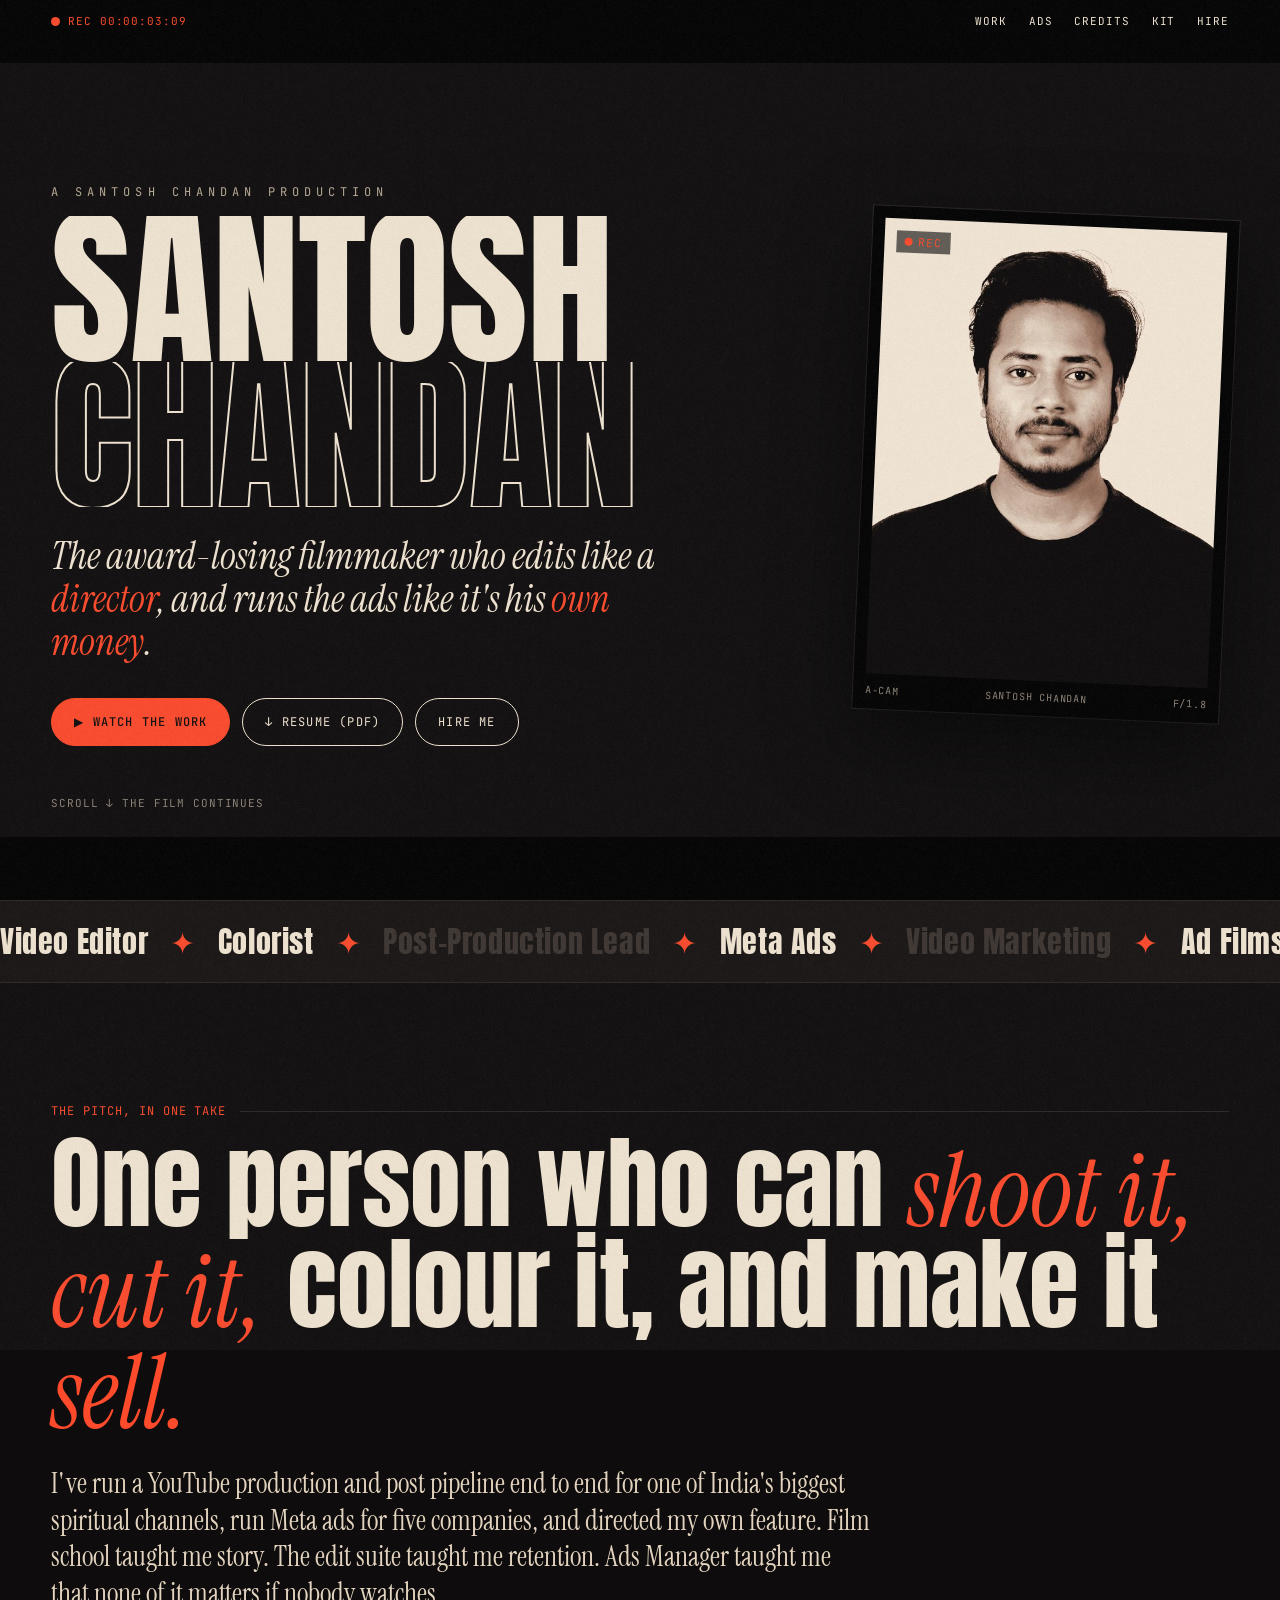
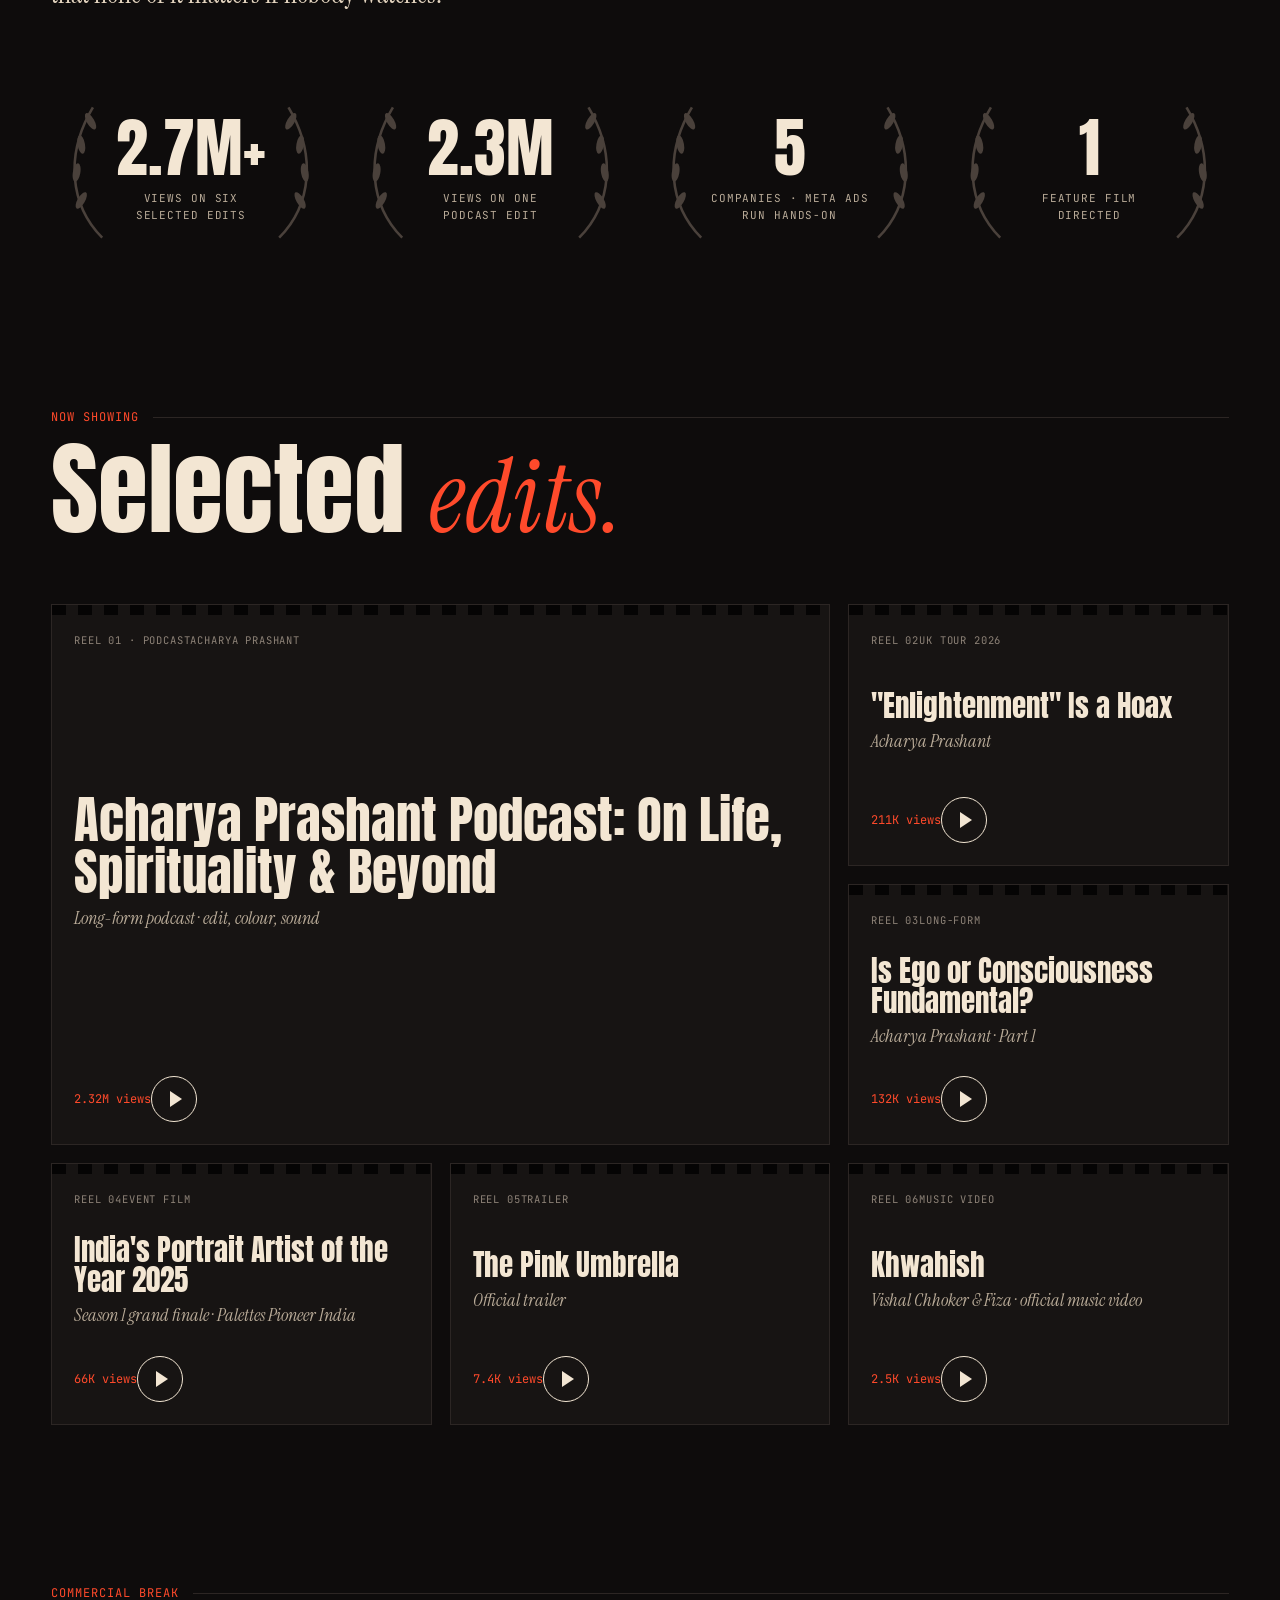
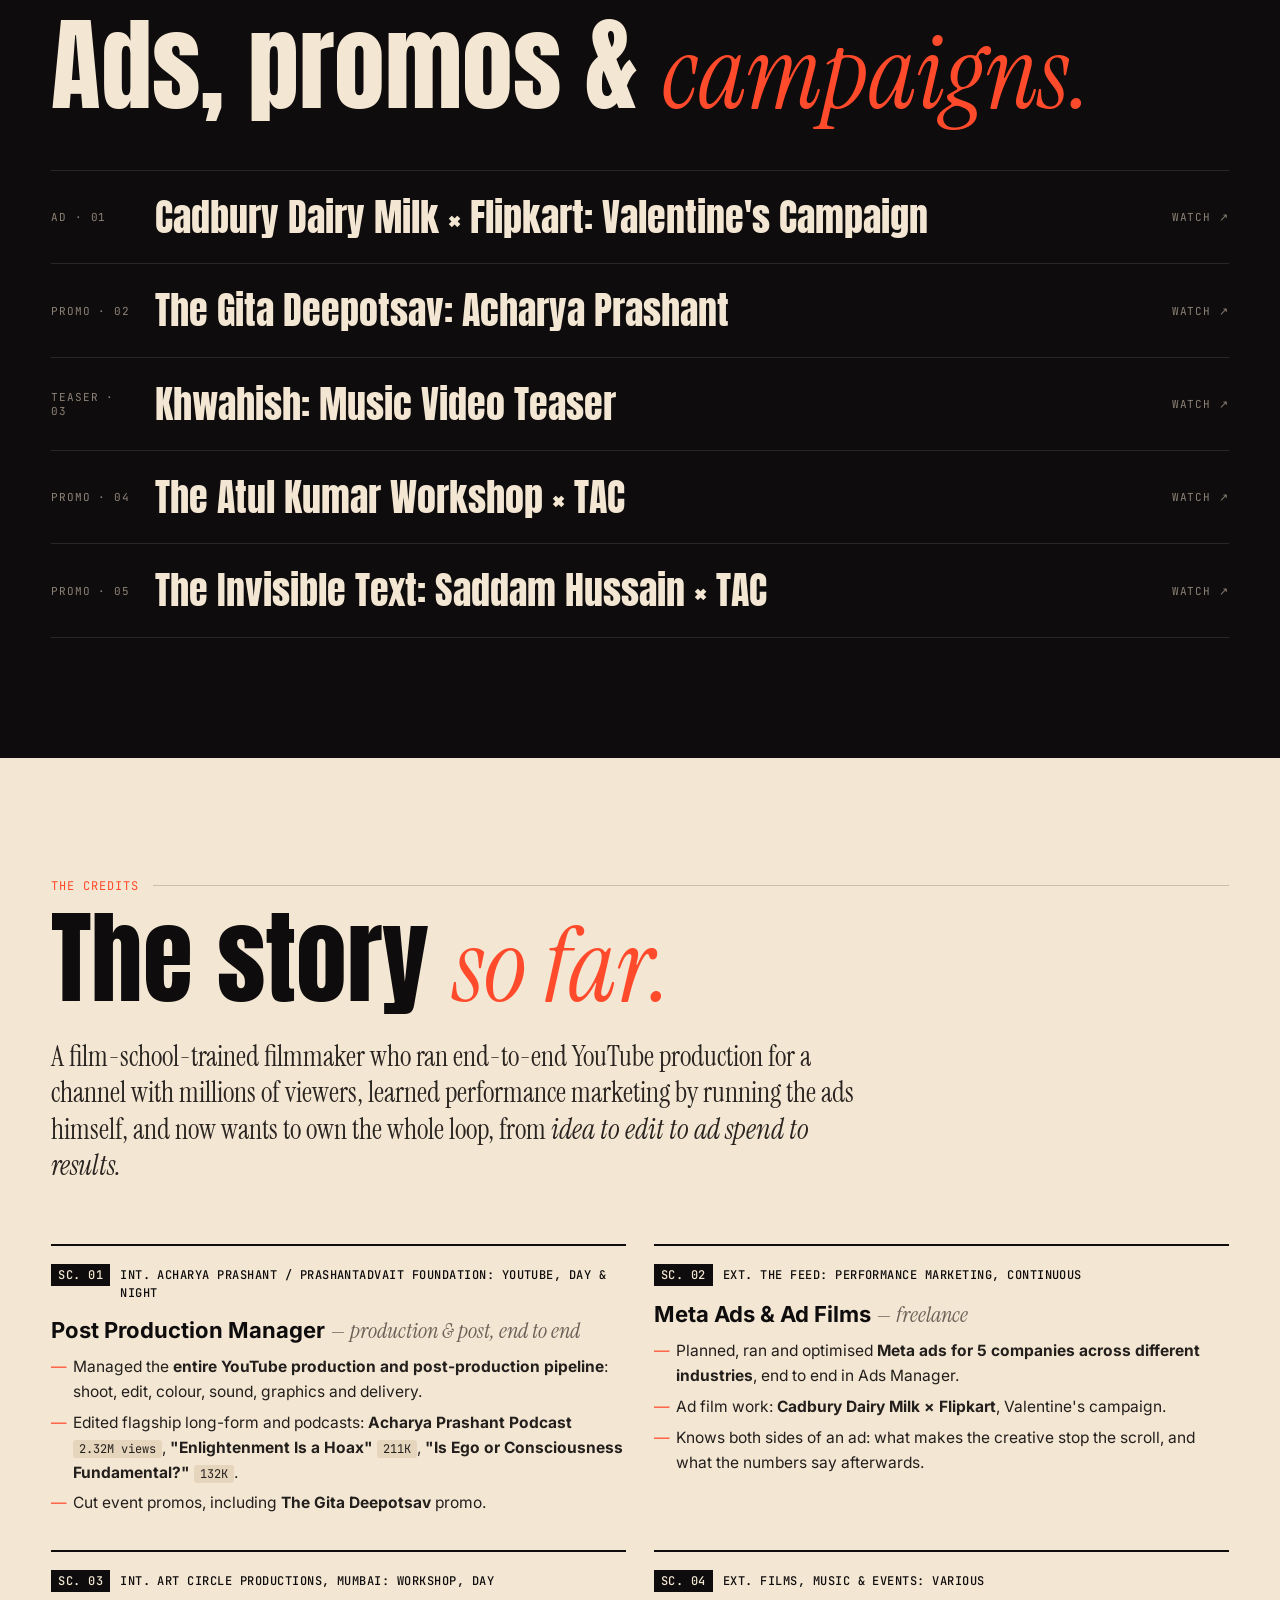
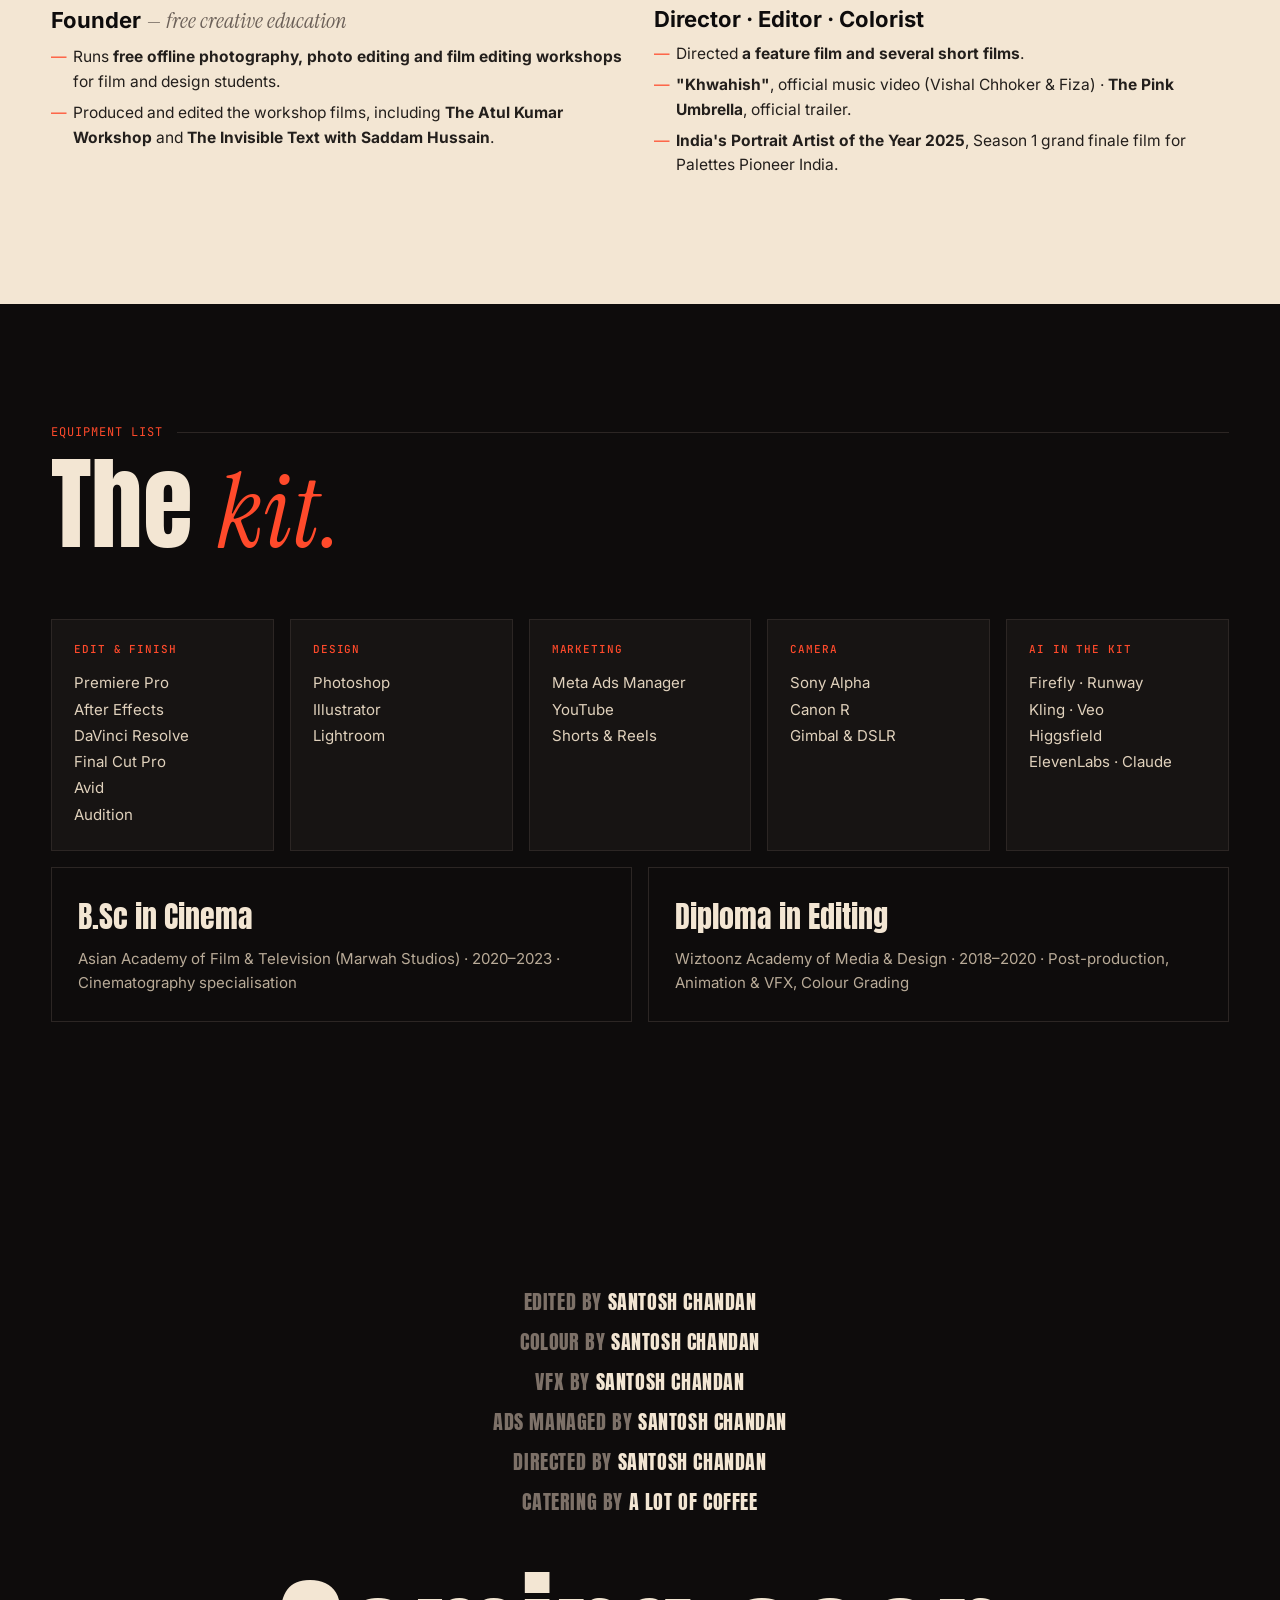
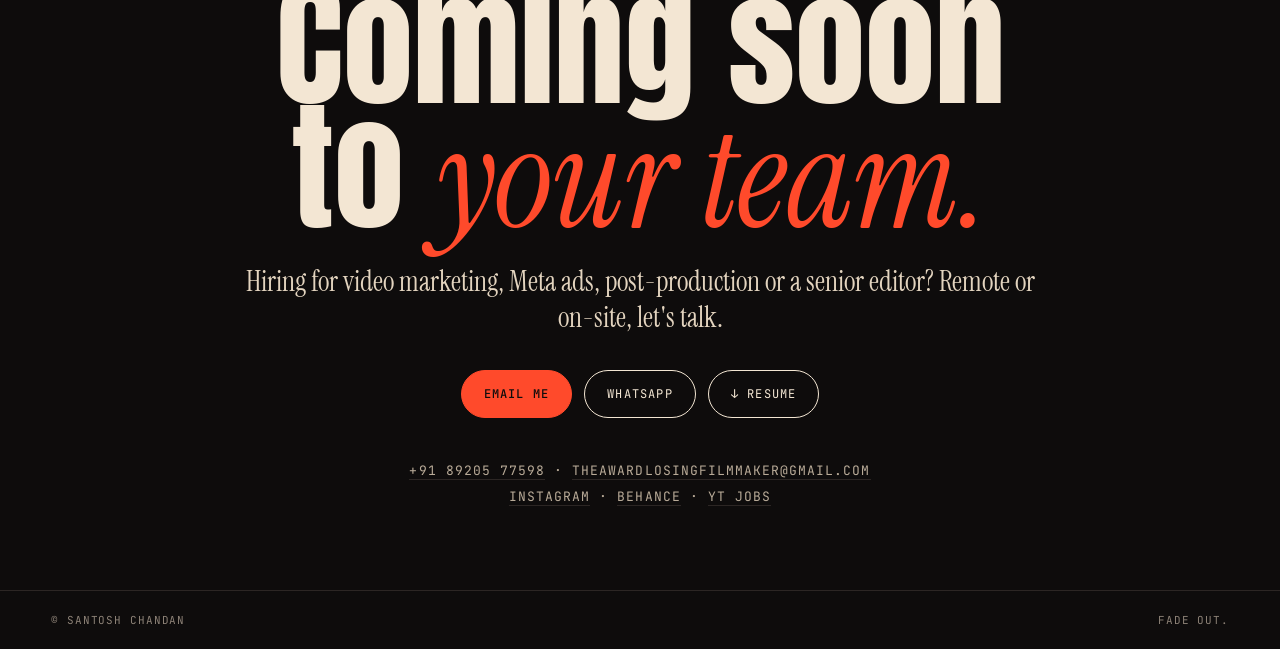
==== portfolio/index.html @ 8d7cf5b9 "Add portfolio site and resume PDF at /portfolio Co-Authored-By: Claude Opus 5.5 <noreply@anthropic.c" ====
<!DOCTYPE html>
<html lang="en">
<head>
<meta charset="utf-8">
<meta name="viewport" content="width=device-width,initial-scale=1">
<title>Santosh Chandan — The Award-Losing Filmmaker</title>
<meta name="description" content="Santosh Chandan: filmmaker, video editor, colorist and Meta ads marketer. End-to-end YouTube production, ad films and performance marketing.">
<meta property="og:title" content="Santosh Chandan — The Award-Losing Filmmaker">
<meta property="og:description" content="Edits like a director. Runs the ads like it's his own money.">
<meta property="og:image" content="https://theawardlosingfilmmaker.github.io/portfolio/assets/santosh.jpg">
<style>
@font-face{font-family:Anton;src:url(assets/anton-latin-400-normal.woff2) format('woff2');font-display:swap}
@font-face{font-family:InstSerif;src:url(assets/instrument-serif-latin-400-italic.woff2) format('woff2');font-style:italic;font-display:swap}
@font-face{font-family:InstSerif;src:url(assets/instrument-serif-latin-400-normal.woff2) format('woff2');font-style:normal;font-display:swap}
@font-face{font-family:Mono;src:url(assets/jetbrains-mono-latin-400-normal.woff2) format('woff2');font-weight:400;font-display:swap}
@font-face{font-family:Mono;src:url(assets/jetbrains-mono-latin-500-normal.woff2) format('woff2');font-weight:500;font-display:swap}
@font-face{font-family:Sans;src:url(assets/inter-latin-400-normal.woff2) format('woff2');font-weight:400;font-display:swap}
@font-face{font-family:Sans;src:url(assets/inter-latin-500-normal.woff2) format('woff2');font-weight:500;font-display:swap}
@font-face{font-family:Sans;src:url(assets/inter-latin-600-normal.woff2) format('woff2');font-weight:600;font-display:swap}
@font-face{font-family:Sans;src:url(assets/inter-latin-700-normal.woff2) format('woff2');font-weight:700;font-display:swap}
:root{--ink:#0e0c0c;--ink2:#171413;--line:#2c2624;--paper:#f3e6d3;--mute:#8d8277;--red:#ff4a2b}
*{box-sizing:border-box;margin:0;padding:0}
html{scroll-behavior:smooth}
body{background:var(--ink);color:var(--paper);font-family:Sans,system-ui,sans-serif;-webkit-font-smoothing:antialiased;overflow-x:hidden}
a{color:inherit}
.mono{font-family:Mono,monospace;letter-spacing:.08em;text-transform:uppercase}
body:after{content:"";position:fixed;inset:-50%;background:url(assets/grain.png);opacity:.06;pointer-events:none;z-index:90;animation:grain 1s steps(6) infinite}
@keyframes grain{0%{transform:translate(0,0)}20%{transform:translate(-3%,2%)}40%{transform:translate(2%,-3%)}60%{transform:translate(-2%,-1%)}80%{transform:translate(3%,3%)}}
.wrap{width:min(1180px,92vw);margin:0 auto}

/* ---------- Countdown leader ---------- */
#leader{position:fixed;inset:0;z-index:100;background:#1b1816;display:grid;place-items:center;cursor:pointer;transition:opacity .5s}
#leader.gone{opacity:0;pointer-events:none}
#leader .ring{width:min(56vmin,420px);aspect-ratio:1;border-radius:50%;position:relative;display:grid;place-items:center;border:2px solid #c9bba7}
#leader .ring:before{content:"";position:absolute;inset:8%;border-radius:50%;border:2px solid #c9bba7}
#leader .sweep{position:absolute;inset:0;border-radius:50%;background:conic-gradient(rgba(243,230,211,.22) var(--a,0deg),transparent 0)}
#leader .cross:before,#leader .cross:after{content:"";position:absolute;background:#c9bba7}
#leader .cross:before{left:50%;top:-30%;bottom:-30%;width:2px}
#leader .cross:after{top:50%;left:-60%;right:-60%;height:2px}
#leader .n{font-family:Anton;font-size:min(34vmin,260px);color:var(--paper);position:relative;line-height:1}
#leader .skip{position:absolute;bottom:28px;font-size:11px;color:var(--mute)}

/* ---------- Top bar ---------- */
.bar{position:fixed;top:0;left:0;right:0;z-index:50;display:flex;justify-content:space-between;align-items:center;padding:14px 4vw;font-size:11px;color:var(--mute);mix-blend-mode:difference}
.bar .rec{color:var(--red);display:flex;align-items:center;gap:8px}
.bar .rec:before{content:"";width:9px;height:9px;border-radius:50%;background:var(--red);animation:blink 1.2s infinite}
@keyframes blink{50%{opacity:.15}}
.bar nav{display:flex;gap:22px}
.bar nav a{text-decoration:none;color:var(--paper)}
.bar nav a:hover{color:var(--red)}

/* ---------- Hero ---------- */
.hero{min-height:100vh;position:relative;display:flex;align-items:center;padding:90px 0 60px;overflow:hidden}
.hero .bars{position:absolute;left:0;right:0;height:7vh;background:#000;z-index:2}
.hero .bars.t{top:0}.hero .bars.b{bottom:0}
.hero .grid{display:grid;grid-template-columns:1.35fr .65fr;gap:4vw;align-items:center;position:relative;z-index:3}
.presents{font-size:12px;letter-spacing:.42em;color:#b9ab98}
h1.name{font-family:Anton;font-weight:400;font-size:clamp(72px,13.5vw,210px);line-height:.84;letter-spacing:-1px;margin:16px 0 0}
h1.name span{display:block;overflow:hidden}
h1.name span i{display:block;font-style:normal;transform:translateY(105%);transition:transform 1.1s cubic-bezier(.2,.8,.1,1)}
h1.name .last i{color:transparent;-webkit-text-stroke:2px var(--paper)}
.ready h1.name span i{transform:none}
.ready h1.name .last i{transition-delay:.12s}
.tag{font-family:InstSerif;font-style:italic;font-size:clamp(24px,3vw,40px);line-height:1.12;margin-top:28px;max-width:640px}
.tag em{color:var(--red)}
.ctas{display:flex;flex-wrap:wrap;gap:12px;margin-top:34px}
.btn{font-family:Mono;font-size:12px;letter-spacing:.1em;text-transform:uppercase;text-decoration:none;padding:15px 22px;border:1px solid var(--paper);border-radius:40px;display:inline-flex;gap:10px;align-items:center;transition:.25s}
.btn.solid{background:var(--red);border-color:var(--red);color:var(--ink);font-weight:500}
.btn:hover{transform:translateY(-2px);background:var(--paper);color:var(--ink);border-color:var(--paper)}
.frame{background:#000;padding:12px;transform:rotate(2.5deg);box-shadow:0 30px 80px rgba(0,0,0,.6),0 0 0 1px var(--line);position:relative;transition:transform .6s}
.frame:hover{transform:rotate(0) scale(1.02)}
.frame img{width:100%;display:block;aspect-ratio:3/4;object-fit:cover;object-position:50% 15%}
.frame .rec{position:absolute;top:24px;left:24px;font-size:11px;color:var(--red);background:rgba(0,0,0,.6);padding:4px 8px;display:flex;gap:6px;align-items:center}
.frame .rec:before{content:"";width:8px;height:8px;border-radius:50%;background:var(--red);animation:blink 1.2s infinite}
.frame .meta{display:flex;justify-content:space-between;font-size:10px;color:var(--mute);margin-top:10px}
.scroll{position:absolute;bottom:10vh;left:4vw;font-size:11px;color:var(--mute);z-index:3}

/* ---------- Ticker ---------- */
.ticker{border-top:1px solid var(--line);border-bottom:1px solid var(--line);overflow:hidden;white-space:nowrap;padding:18px 0;background:var(--ink2)}
.ticker div{display:inline-block;animation:tick 38s linear infinite;font-family:Anton;font-size:30px;letter-spacing:.02em;color:#3d3531}
.ticker b{color:var(--paper);font-weight:400}
.ticker s{text-decoration:none;color:var(--red);margin:0 22px}
@keyframes tick{to{transform:translateX(-50%)}}

/* ---------- Sections ---------- */
section.s{padding:120px 0}
.eyebrow{font-size:12px;color:var(--red);display:flex;gap:14px;align-items:center}
.eyebrow:after{content:"";height:1px;background:var(--line);flex:1}
h2.big{font-family:Anton;font-weight:400;font-size:clamp(48px,8vw,120px);line-height:.9;margin:18px 0 0}
h2.big em{font-family:InstSerif;font-style:italic;font-weight:400;color:var(--red);letter-spacing:0}
.lede{font-family:InstSerif;font-size:clamp(20px,2.2vw,28px);line-height:1.3;max-width:820px;margin-top:26px;color:#e3d4bf}

/* laurels */
.laurels{display:grid;grid-template-columns:repeat(4,1fr);gap:20px;margin-top:70px}
.laurel{text-align:center;position:relative;padding:34px 10px 26px}
.laurel svg{position:absolute;inset:0;margin:auto;width:100%;height:100%}
.laurel .v{font-family:Anton;font-size:clamp(44px,5vw,72px);line-height:1;position:relative}
.laurel .l{font-size:11px;color:#b9ab98;margin-top:10px;line-height:1.5;position:relative}

/* reels */
.reels{display:grid;grid-template-columns:repeat(3,1fr);gap:18px;margin-top:60px}
.reel{background:var(--ink2);border:1px solid var(--line);aspect-ratio:16/11;position:relative;cursor:pointer;overflow:hidden;display:flex;flex-direction:column;justify-content:space-between;padding:22px;transition:border-color .3s,transform .3s;text-align:left;color:var(--paper);font:inherit}
.reel:before{content:"";position:absolute;left:0;right:0;top:0;height:10px;background:repeating-linear-gradient(90deg,#000 0 14px,transparent 14px 26px);opacity:.8}
.reel:hover{border-color:var(--red);transform:translateY(-4px)}
.reel .top{display:flex;justify-content:space-between;font-size:10.5px;color:var(--mute);margin-top:6px}
.reel h3{font-family:Anton;font-weight:400;font-size:clamp(24px,2.3vw,32px);line-height:1.02}
.reel .who{font-family:InstSerif;font-style:italic;font-size:18px;color:#b9ab98;margin-top:8px}
.reel .bot{display:flex;justify-content:space-between;align-items:center}
.reel .views{font-family:Mono;font-size:12px;color:var(--red)}
.reel .play{width:46px;height:46px;border-radius:50%;border:1px solid var(--paper);display:grid;place-items:center;transition:.3s}
.reel:hover .play{background:var(--red);border-color:var(--red)}
.reel .play:before{content:"";border-left:12px solid var(--paper);border-top:8px solid transparent;border-bottom:8px solid transparent;margin-left:4px}
.reel.feat{grid-column:span 2;grid-row:span 2;aspect-ratio:auto}
.reel.feat h3{font-size:clamp(34px,4vw,58px)}

/* ads */
.ads{margin-top:50px;border-top:1px solid var(--line)}
.ad{display:grid;grid-template-columns:80px 1fr auto;gap:24px;align-items:center;padding:26px 0;border-bottom:1px solid var(--line);text-decoration:none;transition:padding .3s,color .3s}
.ad:hover{padding-left:16px;color:var(--red)}
.ad .k{font-size:11px;color:var(--mute)}
.ad .t{font-family:Anton;font-size:clamp(24px,3vw,40px);line-height:1.05}
.ad .c{font-size:11px;color:var(--mute);text-align:right}

/* credits / script */
.script{background:var(--paper);color:var(--ink)}
.script .eyebrow:after{background:#cdbda6}
.script .lede{color:#2a2420}
.scenes{display:grid;grid-template-columns:1fr 1fr;gap:28px;margin-top:60px}
.scene{border-top:2px solid var(--ink);padding-top:18px}
.slug{font-family:Mono;font-weight:500;font-size:12px;text-transform:uppercase;letter-spacing:.04em;display:flex;gap:10px;align-items:baseline;line-height:1.5}
.slug b{background:var(--ink);color:var(--paper);padding:2px 7px;font-weight:500;white-space:nowrap}
.scene h3{font-size:22px;font-weight:700;margin:14px 0 4px}
.scene h3 i{font-family:InstSerif;font-weight:400;color:#6b6058}
.scene ul{list-style:none;margin-top:10px}
.scene li{padding-left:22px;position:relative;line-height:1.6;margin-bottom:6px;font-size:15.5px;color:#231f1c}
.scene li:before{content:"—";position:absolute;left:0;color:var(--red)}
.num{font-family:Mono;font-size:12px;background:#e6d5bd;padding:1px 6px;border-radius:3px;white-space:nowrap}

/* kit */
.kit{display:grid;grid-template-columns:repeat(5,1fr);gap:16px;margin-top:60px}
.kit div{border:1px solid var(--line);padding:22px;background:var(--ink2)}
.kit h4{font-size:11px;color:var(--red);font-weight:500;margin-bottom:14px}
.kit p{font-size:15px;line-height:1.75;color:#e0d1bc}
.school{display:grid;grid-template-columns:1fr 1fr;gap:16px;margin-top:16px}
.school div{border:1px solid var(--line);padding:26px}
.school b{font-family:Anton;font-weight:400;font-size:30px;display:block}
.school span{color:#b9ab98;font-size:15px;line-height:1.6;display:block;margin-top:8px}

/* end credits */
.end{min-height:100vh;display:flex;flex-direction:column;justify-content:center;text-align:center;padding:140px 0 80px;position:relative}
.end .roll{font-family:Anton;font-size:clamp(15px,1.6vw,20px);line-height:2;color:#7d7168;letter-spacing:.03em;text-transform:uppercase}
.end .roll span{color:var(--paper)}
.end h2{font-family:Anton;font-weight:400;font-size:clamp(60px,11vw,170px);line-height:.88;margin:60px 0 0}
.end h2 em{font-family:InstSerif;font-weight:400;color:var(--red)}
.end .ctas{justify-content:center}
.end .contact{margin-top:40px;font-size:13px;color:#b9ab98;line-height:2}
.end .contact a{text-decoration:none;border-bottom:1px solid var(--line)}
.end .contact a:hover{color:var(--red);border-color:var(--red)}
footer{border-top:1px solid var(--line);padding:22px 4vw;display:flex;justify-content:space-between;font-size:11px;color:var(--mute)}

/* modal */
#modal{position:fixed;inset:0;z-index:120;background:rgba(0,0,0,.92);display:none;place-items:center;padding:4vw}
#modal.on{display:grid}
#modal .box{width:min(1100px,100%);aspect-ratio:16/9;background:#000;position:relative}
#modal iframe{width:100%;height:100%;border:0}
#modal .x{position:absolute;top:-44px;right:0;background:none;border:0;color:var(--paper);font-family:Mono;font-size:12px;letter-spacing:.1em;cursor:pointer}

.reveal{opacity:0;transform:translateY(40px);transition:opacity .9s,transform .9s cubic-bezier(.2,.8,.1,1)}
.reveal.in{opacity:1;transform:none}

@media (max-width:900px){
  .hero .grid{grid-template-columns:1fr}
  .frame{max-width:320px;margin:10px auto 0}
  .laurels{grid-template-columns:repeat(2,1fr)}
  .reels{grid-template-columns:1fr}.reel.feat{grid-column:auto;grid-row:auto}
  .scenes,.school{grid-template-columns:1fr}
  .kit{grid-template-columns:1fr 1fr}
  .bar nav{display:none}
  .scroll{display:none}
  .ad{grid-template-columns:1fr}.ad .c{text-align:left}
}
@media (prefers-reduced-motion:reduce){
  *{animation:none!important;transition:none!important}
  h1.name span i{transform:none}.reveal{opacity:1;transform:none}
}
</style>
</head>
<body>

<div id="leader" title="Click to skip">
  <div class="ring"><div class="sweep"></div><div class="cross"></div><div class="n" id="ln">3</div></div>
  <div class="skip mono">Click anywhere to skip</div>
</div>

<div class="bar mono">
  <span class="rec">REC <span id="tc">00:00:00:00</span></span>
  <nav><a href="#work">Work</a><a href="#ads">Ads</a><a href="#credits">Credits</a><a href="#kit">Kit</a><a href="#contact">Hire</a></nav>
</div>

<header class="hero">
  <div class="bars t"></div><div class="bars b"></div>
  <div class="wrap grid">
    <div>
      <div class="presents mono">A Santosh Chandan Production</div>
      <h1 class="name"><span><i>SANTOSH</i></span><span class="last"><i>CHANDAN</i></span></h1>
      <p class="tag">The award-losing filmmaker who edits like a <em>director</em>, and runs the ads like it's his <em>own money</em>.</p>
      <div class="ctas">
        <a class="btn solid" href="#work">▶ Watch the work</a>
        <a class="btn" href="Santosh_Chandan_Resume.pdf" download>↓ Resume (PDF)</a>
        <a class="btn" href="#contact">Hire me</a>
      </div>
    </div>
    <div class="frame">
      <img src="assets/santosh.jpg" alt="Portrait of Santosh Chandan">
      <div class="rec mono">REC</div>
      <div class="meta mono"><span>A-CAM</span><span>Santosh Chandan</span><span>f/1.8</span></div>
    </div>
  </div>
  <div class="scroll mono">Scroll ↓ the film continues</div>
</header>

<div class="ticker"><div>
  <b>Video Editor</b><s>✦</s><b>Colorist</b><s>✦</s>Post-Production Lead<s>✦</s><b>Meta Ads</b><s>✦</s>Video Marketing<s>✦</s><b>Ad Films</b><s>✦</s>VFX &amp; Motion<s>✦</s><b>Director</b><s>✦</s>
  <b>Video Editor</b><s>✦</s><b>Colorist</b><s>✦</s>Post-Production Lead<s>✦</s><b>Meta Ads</b><s>✦</s>Video Marketing<s>✦</s><b>Ad Films</b><s>✦</s>VFX &amp; Motion<s>✦</s><b>Director</b><s>✦</s>
</div></div>

<section class="s">
  <div class="wrap">
    <div class="eyebrow mono">The pitch, in one take</div>
    <h2 class="big reveal">One person who can <em>shoot it, cut it,</em> colour it, and make it <em>sell.</em></h2>
    <p class="lede reveal">I've run a YouTube production and post pipeline end to end for one of India's biggest spiritual channels, run Meta ads for five companies, and directed my own feature. Film school taught me story. The edit suite taught me retention. Ads Manager taught me that none of it matters if nobody watches.</p>
    <div class="laurels">
      <div class="laurel reveal"><svg viewBox="0 0 120 70" fill="none" stroke="#4a413b" stroke-width="1.1"><path d="M22 66C8 52 6 30 18 10M98 66c14-14 16-36 4-56"/><g fill="#4a413b" stroke="none"><ellipse cx="13" cy="50" rx="4" ry="1.6" transform="rotate(-60 13 50)"/><ellipse cx="11" cy="38" rx="4" ry="1.6" transform="rotate(-80 11 38)"/><ellipse cx="13" cy="26" rx="4" ry="1.6" transform="rotate(-100 13 26)"/><ellipse cx="17" cy="16" rx="4" ry="1.6" transform="rotate(-120 17 16)"/><ellipse cx="107" cy="50" rx="4" ry="1.6" transform="rotate(60 107 50)"/><ellipse cx="109" cy="38" rx="4" ry="1.6" transform="rotate(80 109 38)"/><ellipse cx="107" cy="26" rx="4" ry="1.6" transform="rotate(100 107 26)"/><ellipse cx="103" cy="16" rx="4" ry="1.6" transform="rotate(120 103 16)"/></g></svg><div class="v" data-to="2.7" data-suf="M+" data-dec="1">0</div><div class="l mono">Views on six<br>selected edits</div></div>
      <div class="laurel reveal"><svg viewBox="0 0 120 70" fill="none" stroke="#4a413b" stroke-width="1.1"><path d="M22 66C8 52 6 30 18 10M98 66c14-14 16-36 4-56"/><g fill="#4a413b" stroke="none"><ellipse cx="13" cy="50" rx="4" ry="1.6" transform="rotate(-60 13 50)"/><ellipse cx="11" cy="38" rx="4" ry="1.6" transform="rotate(-80 11 38)"/><ellipse cx="13" cy="26" rx="4" ry="1.6" transform="rotate(-100 13 26)"/><ellipse cx="17" cy="16" rx="4" ry="1.6" transform="rotate(-120 17 16)"/><ellipse cx="107" cy="50" rx="4" ry="1.6" transform="rotate(60 107 50)"/><ellipse cx="109" cy="38" rx="4" ry="1.6" transform="rotate(80 109 38)"/><ellipse cx="107" cy="26" rx="4" ry="1.6" transform="rotate(100 107 26)"/><ellipse cx="103" cy="16" rx="4" ry="1.6" transform="rotate(120 103 16)"/></g></svg><div class="v" data-to="2.3" data-suf="M" data-dec="1">0</div><div class="l mono">Views on one<br>podcast edit</div></div>
      <div class="laurel reveal"><svg viewBox="0 0 120 70" fill="none" stroke="#4a413b" stroke-width="1.1"><path d="M22 66C8 52 6 30 18 10M98 66c14-14 16-36 4-56"/><g fill="#4a413b" stroke="none"><ellipse cx="13" cy="50" rx="4" ry="1.6" transform="rotate(-60 13 50)"/><ellipse cx="11" cy="38" rx="4" ry="1.6" transform="rotate(-80 11 38)"/><ellipse cx="13" cy="26" rx="4" ry="1.6" transform="rotate(-100 13 26)"/><ellipse cx="17" cy="16" rx="4" ry="1.6" transform="rotate(-120 17 16)"/><ellipse cx="107" cy="50" rx="4" ry="1.6" transform="rotate(60 107 50)"/><ellipse cx="109" cy="38" rx="4" ry="1.6" transform="rotate(80 109 38)"/><ellipse cx="107" cy="26" rx="4" ry="1.6" transform="rotate(100 107 26)"/><ellipse cx="103" cy="16" rx="4" ry="1.6" transform="rotate(120 103 16)"/></g></svg><div class="v" data-to="5" data-suf="" data-dec="0">0</div><div class="l mono">Companies · Meta ads<br>run hands-on</div></div>
      <div class="laurel reveal"><svg viewBox="0 0 120 70" fill="none" stroke="#4a413b" stroke-width="1.1"><path d="M22 66C8 52 6 30 18 10M98 66c14-14 16-36 4-56"/><g fill="#4a413b" stroke="none"><ellipse cx="13" cy="50" rx="4" ry="1.6" transform="rotate(-60 13 50)"/><ellipse cx="11" cy="38" rx="4" ry="1.6" transform="rotate(-80 11 38)"/><ellipse cx="13" cy="26" rx="4" ry="1.6" transform="rotate(-100 13 26)"/><ellipse cx="17" cy="16" rx="4" ry="1.6" transform="rotate(-120 17 16)"/><ellipse cx="107" cy="50" rx="4" ry="1.6" transform="rotate(60 107 50)"/><ellipse cx="109" cy="38" rx="4" ry="1.6" transform="rotate(80 109 38)"/><ellipse cx="107" cy="26" rx="4" ry="1.6" transform="rotate(100 107 26)"/><ellipse cx="103" cy="16" rx="4" ry="1.6" transform="rotate(120 103 16)"/></g></svg><div class="v" data-to="1" data-suf="" data-dec="0">0</div><div class="l mono">Feature film<br>directed</div></div>
    </div>
  </div>
</section>

<section class="s" id="work" style="padding-top:40px">
  <div class="wrap">
    <div class="eyebrow mono">Now showing</div>
    <h2 class="big reveal">Selected <em>edits.</em></h2>
    <div class="reels">
      <button class="reel feat reveal" data-yt="KBLhLIOecvE">
        <div class="top mono"><span>Reel 01 · Podcast</span><span>Acharya Prashant</span></div>
        <div><h3>Acharya Prashant Podcast: On Life, Spirituality &amp; Beyond</h3><div class="who">Long-form podcast · edit, colour, sound</div></div>
        <div class="bot"><span class="views">2.32M views</span><span class="play"></span></div>
      </button>
      <button class="reel reveal" data-yt="F_NTqvs1q6M">
        <div class="top mono"><span>Reel 02</span><span>UK Tour 2026</span></div>
        <div><h3>"Enlightenment" Is a Hoax</h3><div class="who">Acharya Prashant</div></div>
        <div class="bot"><span class="views">211K views</span><span class="play"></span></div>
      </button>
      <button class="reel reveal" data-yt="fyif6U6kQxA">
        <div class="top mono"><span>Reel 03</span><span>Long-form</span></div>
        <div><h3>Is Ego or Consciousness Fundamental?</h3><div class="who">Acharya Prashant · Part 1</div></div>
        <div class="bot"><span class="views">132K views</span><span class="play"></span></div>
      </button>
      <button class="reel reveal" data-yt="3D9-TTv1Htw">
        <div class="top mono"><span>Reel 04</span><span>Event film</span></div>
        <div><h3>India's Portrait Artist of the Year 2025</h3><div class="who">Season 1 grand finale · Palettes Pioneer India</div></div>
        <div class="bot"><span class="views">66K views</span><span class="play"></span></div>
      </button>
      <button class="reel reveal" data-yt="3oGy6rrikM4">
        <div class="top mono"><span>Reel 05</span><span>Trailer</span></div>
        <div><h3>The Pink Umbrella</h3><div class="who">Official trailer</div></div>
        <div class="bot"><span class="views">7.4K views</span><span class="play"></span></div>
      </button>
      <button class="reel reveal" data-yt="zMBbr7L8nTo">
        <div class="top mono"><span>Reel 06</span><span>Music video</span></div>
        <div><h3>Khwahish</h3><div class="who">Vishal Chhoker &amp; Fiza · official music video</div></div>
        <div class="bot"><span class="views">2.5K views</span><span class="play"></span></div>
      </button>
    </div>
  </div>
</section>

<section class="s" id="ads" style="padding-top:40px">
  <div class="wrap">
    <div class="eyebrow mono">Commercial break</div>
    <h2 class="big reveal">Ads, promos &amp; <em>campaigns.</em></h2>
    <div class="ads">
      <a class="ad reveal" href="https://drive.google.com/file/d/1VjHxbUmy1PPjsJUgIcSTv4PFZN_wNIPC/view" target="_blank" rel="noopener"><span class="k mono">AD · 01</span><span class="t">Cadbury Dairy Milk × Flipkart: Valentine's Campaign</span><span class="c mono">Watch ↗</span></a>
      <a class="ad reveal" href="https://drive.google.com/file/d/1WbpnFYEUTsd0VEv4rlE0yf5HjDXN9XWn/view" target="_blank" rel="noopener"><span class="k mono">PROMO · 02</span><span class="t">The Gita Deepotsav: Acharya Prashant</span><span class="c mono">Watch ↗</span></a>
      <a class="ad reveal" href="https://drive.google.com/file/d/1NrdoHrP-AYVtzCniZWnq5V7ladzzNHvn/view" target="_blank" rel="noopener"><span class="k mono">TEASER · 03</span><span class="t">Khwahish: Music Video Teaser</span><span class="c mono">Watch ↗</span></a>
      <a class="ad reveal" href="https://drive.google.com/file/d/1xSRNkK0UlxurmwYx7eRb4V2geC2w32oy/view" target="_blank" rel="noopener"><span class="k mono">PROMO · 04</span><span class="t">The Atul Kumar Workshop × TAC</span><span class="c mono">Watch ↗</span></a>
      <a class="ad reveal" href="https://drive.google.com/file/d/1fB2N4f7nzTCdhr78dV3EQYSak4BPj9rC/view" target="_blank" rel="noopener"><span class="k mono">PROMO · 05</span><span class="t">The Invisible Text: Saddam Hussain × TAC</span><span class="c mono">Watch ↗</span></a>
    </div>
  </div>
</section>

<section class="s script" id="credits">
  <div class="wrap">
    <div class="eyebrow mono">The credits</div>
    <h2 class="big reveal">The story <em>so far.</em></h2>
    <p class="lede reveal">A film-school-trained filmmaker who ran end-to-end YouTube production for a channel with millions of viewers, learned performance marketing by running the ads himself, and now wants to own the whole loop, from <i>idea to edit to ad spend to results.</i></p>
    <div class="scenes">
      <div class="scene reveal">
        <div class="slug"><b>SC. 01</b>INT. Acharya Prashant / PrashantAdvait Foundation: YouTube, day &amp; night</div>
        <h3>Post Production Manager <i>— production &amp; post, end to end</i></h3>
        <ul>
          <li>Managed the <b>entire YouTube production and post-production pipeline</b>: shoot, edit, colour, sound, graphics and delivery.</li>
          <li>Edited flagship long-form and podcasts: <b>Acharya Prashant Podcast</b> <span class="num">2.32M views</span>, <b>"Enlightenment Is a Hoax"</b> <span class="num">211K</span>, <b>"Is Ego or Consciousness Fundamental?"</b> <span class="num">132K</span>.</li>
          <li>Cut event promos, including <b>The Gita Deepotsav</b> promo.</li>
        </ul>
      </div>
      <div class="scene reveal">
        <div class="slug"><b>SC. 02</b>EXT. The Feed: performance marketing, continuous</div>
        <h3>Meta Ads &amp; Ad Films <i>— freelance</i></h3>
        <ul>
          <li>Planned, ran and optimised <b>Meta ads for 5 companies across different industries</b>, end to end in Ads Manager.</li>
          <li>Ad film work: <b>Cadbury Dairy Milk × Flipkart</b>, Valentine's campaign.</li>
          <li>Knows both sides of an ad: what makes the creative stop the scroll, and what the numbers say afterwards.</li>
        </ul>
      </div>
      <div class="scene reveal">
        <div class="slug"><b>SC. 03</b>INT. Art Circle Productions, Mumbai: workshop, day</div>
        <h3>Founder <i>— free creative education</i></h3>
        <ul>
          <li>Runs <b>free offline photography, photo editing and film editing workshops</b> for film and design students.</li>
          <li>Produced and edited the workshop films, including <b>The Atul Kumar Workshop</b> and <b>The Invisible Text with Saddam Hussain</b>.</li>
        </ul>
      </div>
      <div class="scene reveal">
        <div class="slug"><b>SC. 04</b>EXT. Films, music &amp; events: various</div>
        <h3>Director · Editor · Colorist</h3>
        <ul>
          <li>Directed <b>a feature film and several short films</b>.</li>
          <li><b>"Khwahish"</b>, official music video (Vishal Chhoker &amp; Fiza) · <b>The Pink Umbrella</b>, official trailer.</li>
          <li><b>India's Portrait Artist of the Year 2025</b>, Season 1 grand finale film for Palettes Pioneer India.</li>
        </ul>
      </div>
    </div>
  </div>
</section>

<section class="s" id="kit">
  <div class="wrap">
    <div class="eyebrow mono">Equipment list</div>
    <h2 class="big reveal">The <em>kit.</em></h2>
    <div class="kit">
      <div class="reveal"><h4 class="mono">Edit &amp; finish</h4><p>Premiere Pro<br>After Effects<br>DaVinci Resolve<br>Final Cut Pro<br>Avid<br>Audition</p></div>
      <div class="reveal"><h4 class="mono">Design</h4><p>Photoshop<br>Illustrator<br>Lightroom</p></div>
      <div class="reveal"><h4 class="mono">Marketing</h4><p>Meta Ads Manager<br>YouTube<br>Shorts &amp; Reels</p></div>
      <div class="reveal"><h4 class="mono">Camera</h4><p>Sony Alpha<br>Canon R<br>Gimbal &amp; DSLR</p></div>
      <div class="reveal"><h4 class="mono">AI in the kit</h4><p>Firefly · Runway<br>Kling · Veo<br>Higgsfield<br>ElevenLabs · Claude</p></div>
    </div>
    <div class="school">
      <div class="reveal"><b>B.Sc in Cinema</b><span>Asian Academy of Film &amp; Television (Marwah Studios) · 2020–2023 · Cinematography specialisation</span></div>
      <div class="reveal"><b>Diploma in Editing</b><span>Wiztoonz Academy of Media &amp; Design · 2018–2020 · Post-production, Animation &amp; VFX, Colour Grading</span></div>
    </div>
  </div>
</section>

<section class="end" id="contact">
  <div class="wrap">
    <div class="roll">
      Edited by <span>Santosh Chandan</span><br>
      Colour by <span>Santosh Chandan</span><br>
      VFX by <span>Santosh Chandan</span><br>
      Ads managed by <span>Santosh Chandan</span><br>
      Directed by <span>Santosh Chandan</span><br>
      Catering by <span>a lot of coffee</span>
    </div>
    <h2 class="reveal">Coming soon<br>to <em>your team.</em></h2>
    <p class="lede reveal" style="margin:22px auto 0">Hiring for video marketing, Meta ads, post-production or a senior editor? Remote or on-site, let's talk.</p>
    <div class="ctas" style="margin-top:34px">
      <a class="btn solid" href="mailto:theawardlosingfilmmaker@gmail.com?subject=Let's%20work%20together">Email me</a>
      <a class="btn" href="https://wa.me/918920577598" target="_blank" rel="noopener">WhatsApp</a>
      <a class="btn" href="Santosh_Chandan_Resume.pdf" download>↓ Resume</a>
    </div>
    <div class="contact mono">
      <a href="tel:+918920577598">+91 89205 77598</a> · <a href="mailto:theawardlosingfilmmaker@gmail.com">theawardlosingfilmmaker@gmail.com</a><br>
      <a href="https://www.instagram.com/theawardlosingfilmmaker/" target="_blank" rel="noopener">Instagram</a> · <a href="https://www.behance.net/santoshchandan" target="_blank" rel="noopener">Behance</a> · <a href="https://ytjobs.co/talent/profile/655169" target="_blank" rel="noopener">YT Jobs</a>
    </div>
  </div>
</section>

<footer class="mono"><span>© Santosh Chandan</span><span>Fade out.</span></footer>

<div id="modal" role="dialog" aria-modal="true"><div class="box"><button class="x" aria-label="Close">✕ Close</button><div id="player" style="width:100%;height:100%"></div></div></div>

<script>
(function(){
  var reduce=window.matchMedia('(prefers-reduced-motion: reduce)').matches;
  var leader=document.getElementById('leader'),ln=document.getElementById('ln'),sweep=leader.querySelector('.sweep');
  var done=false;
  function start(){if(done)return;done=true;leader.classList.add('gone');document.body.classList.add('ready');setTimeout(function(){leader.remove()},600)}
  leader.addEventListener('click',start);
  var seen=false;try{seen=sessionStorage.getItem('sc_seen')}catch(e){}
  if(reduce||seen){start()}else{
    try{sessionStorage.setItem('sc_seen','1')}catch(e){}
    var n=3,t0=performance.now();
    (function f(t){if(done)return;var p=((t-t0)%700)/700;sweep.style.setProperty('--a',(p*360)+'deg');
      var k=3-Math.floor((t-t0)/700);if(k!==n&&k>0){n=k;ln.textContent=k}
      if(k<=0){start();return}requestAnimationFrame(f)})(t0);
  }
  // running timecode
  var tc=document.getElementById('tc'),s0=performance.now();
  function pad(x){return(x<10?'0':'')+x}
  setInterval(function(){var ms=performance.now()-s0,f=Math.floor(ms/40)%25,s=Math.floor(ms/1000);tc.textContent=pad(Math.floor(s/3600))+':'+pad(Math.floor(s/60)%60)+':'+pad(s%60)+':'+pad(f)},40);
  // reveal + count up
  function count(el){var to=parseFloat(el.dataset.to),d=+el.dataset.dec,suf=el.dataset.suf,t0=performance.now();
    (function f(t){var p=Math.min(1,(t-t0)/1400),e=1-Math.pow(1-p,3);el.textContent=(to*e).toFixed(d)+suf;if(p<1)requestAnimationFrame(f)})(t0)}
  var io=new IntersectionObserver(function(es){es.forEach(function(e){if(e.isIntersecting){e.target.classList.add('in');var v=e.target.querySelector('.v');if(v&&!v.dataset.done){v.dataset.done=1;count(v)}io.unobserve(e.target)}})},{threshold:.15});
  document.querySelectorAll('.reveal').forEach(function(el){io.observe(el)});
  // video modal
  var modal=document.getElementById('modal'),player=document.getElementById('player');
  document.querySelectorAll('[data-yt]').forEach(function(b){b.addEventListener('click',function(){
    player.innerHTML='<iframe src="https://www.youtube-nocookie.com/embed/'+b.dataset.yt+'?autoplay=1&rel=0" allow="autoplay; encrypted-media; picture-in-picture" allowfullscreen title="Video"></iframe>';
    modal.classList.add('on')})});
  function close(){modal.classList.remove('on');player.innerHTML=''}
  modal.addEventListener('click',function(e){if(e.target===modal||e.target.classList.contains('x'))close()});
  document.addEventListener('keydown',function(e){if(e.key==='Escape')close()});
})();
</script>
</body>
</html>
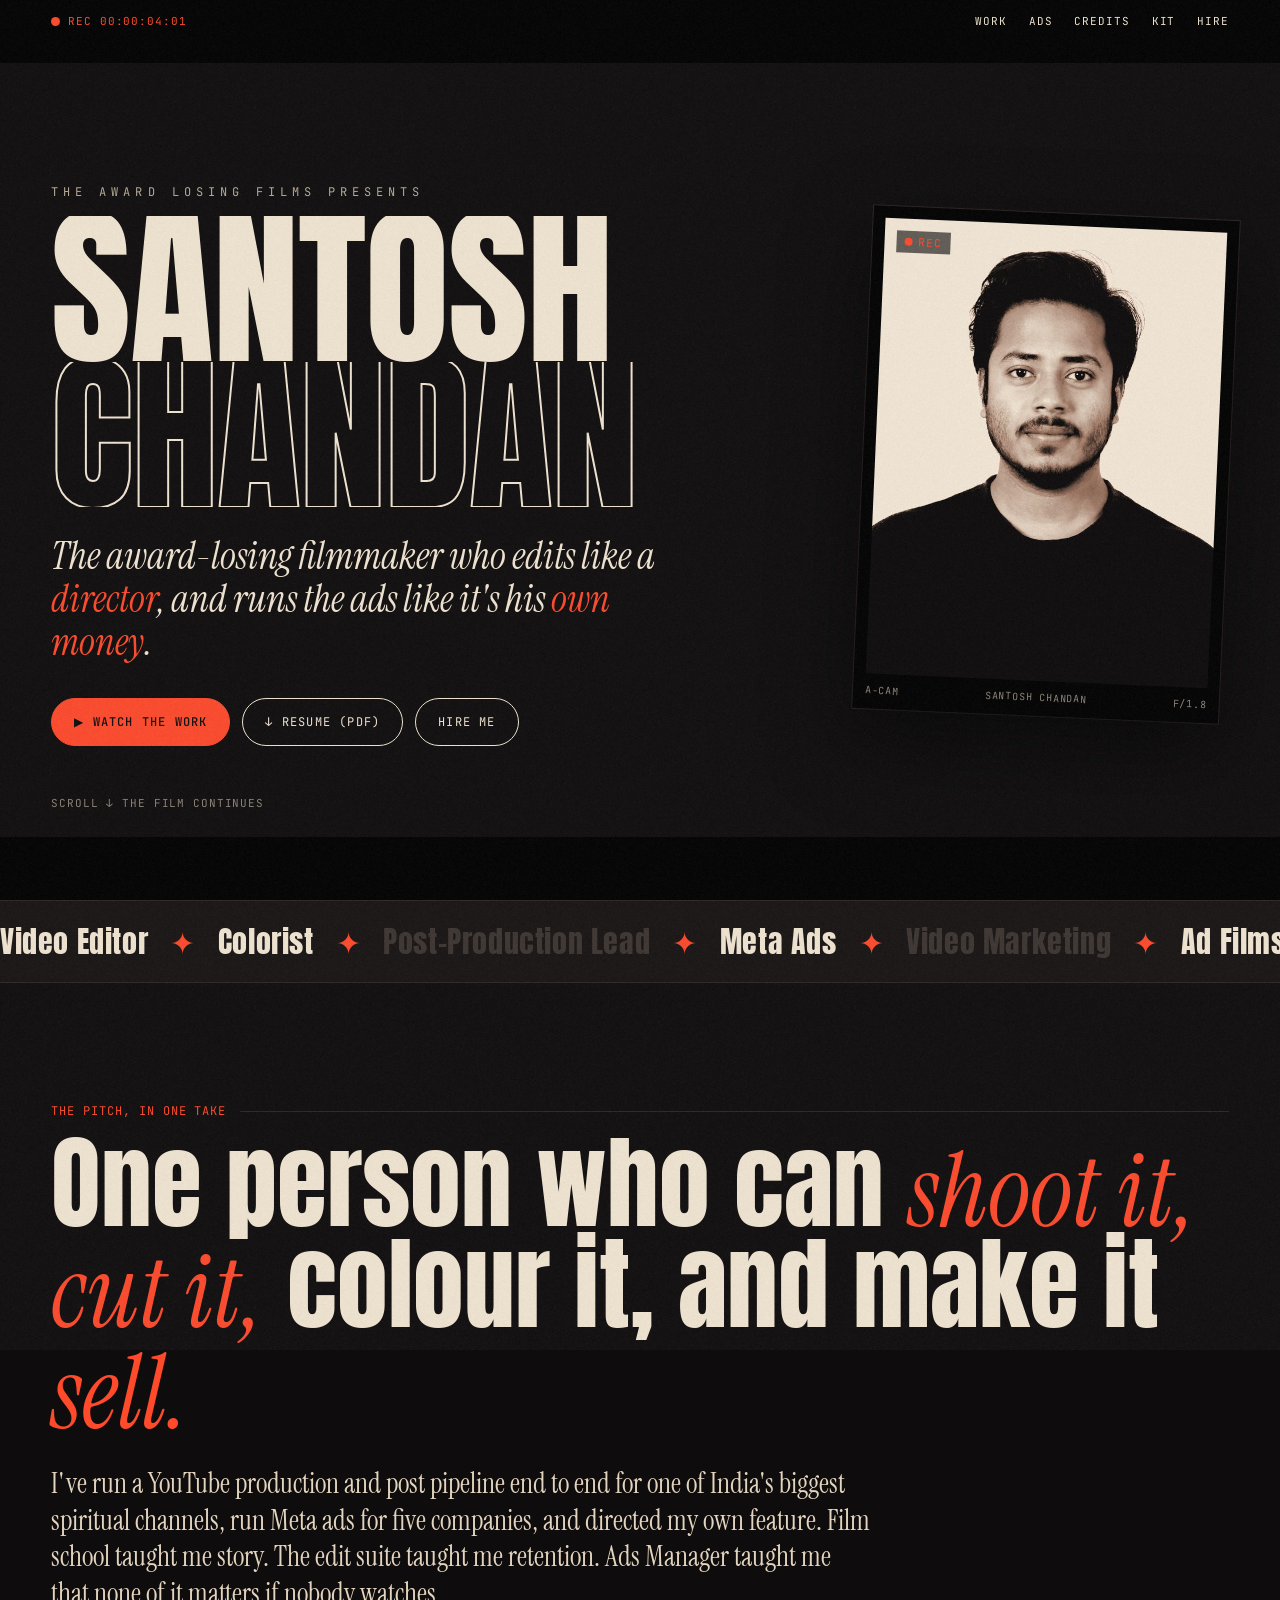
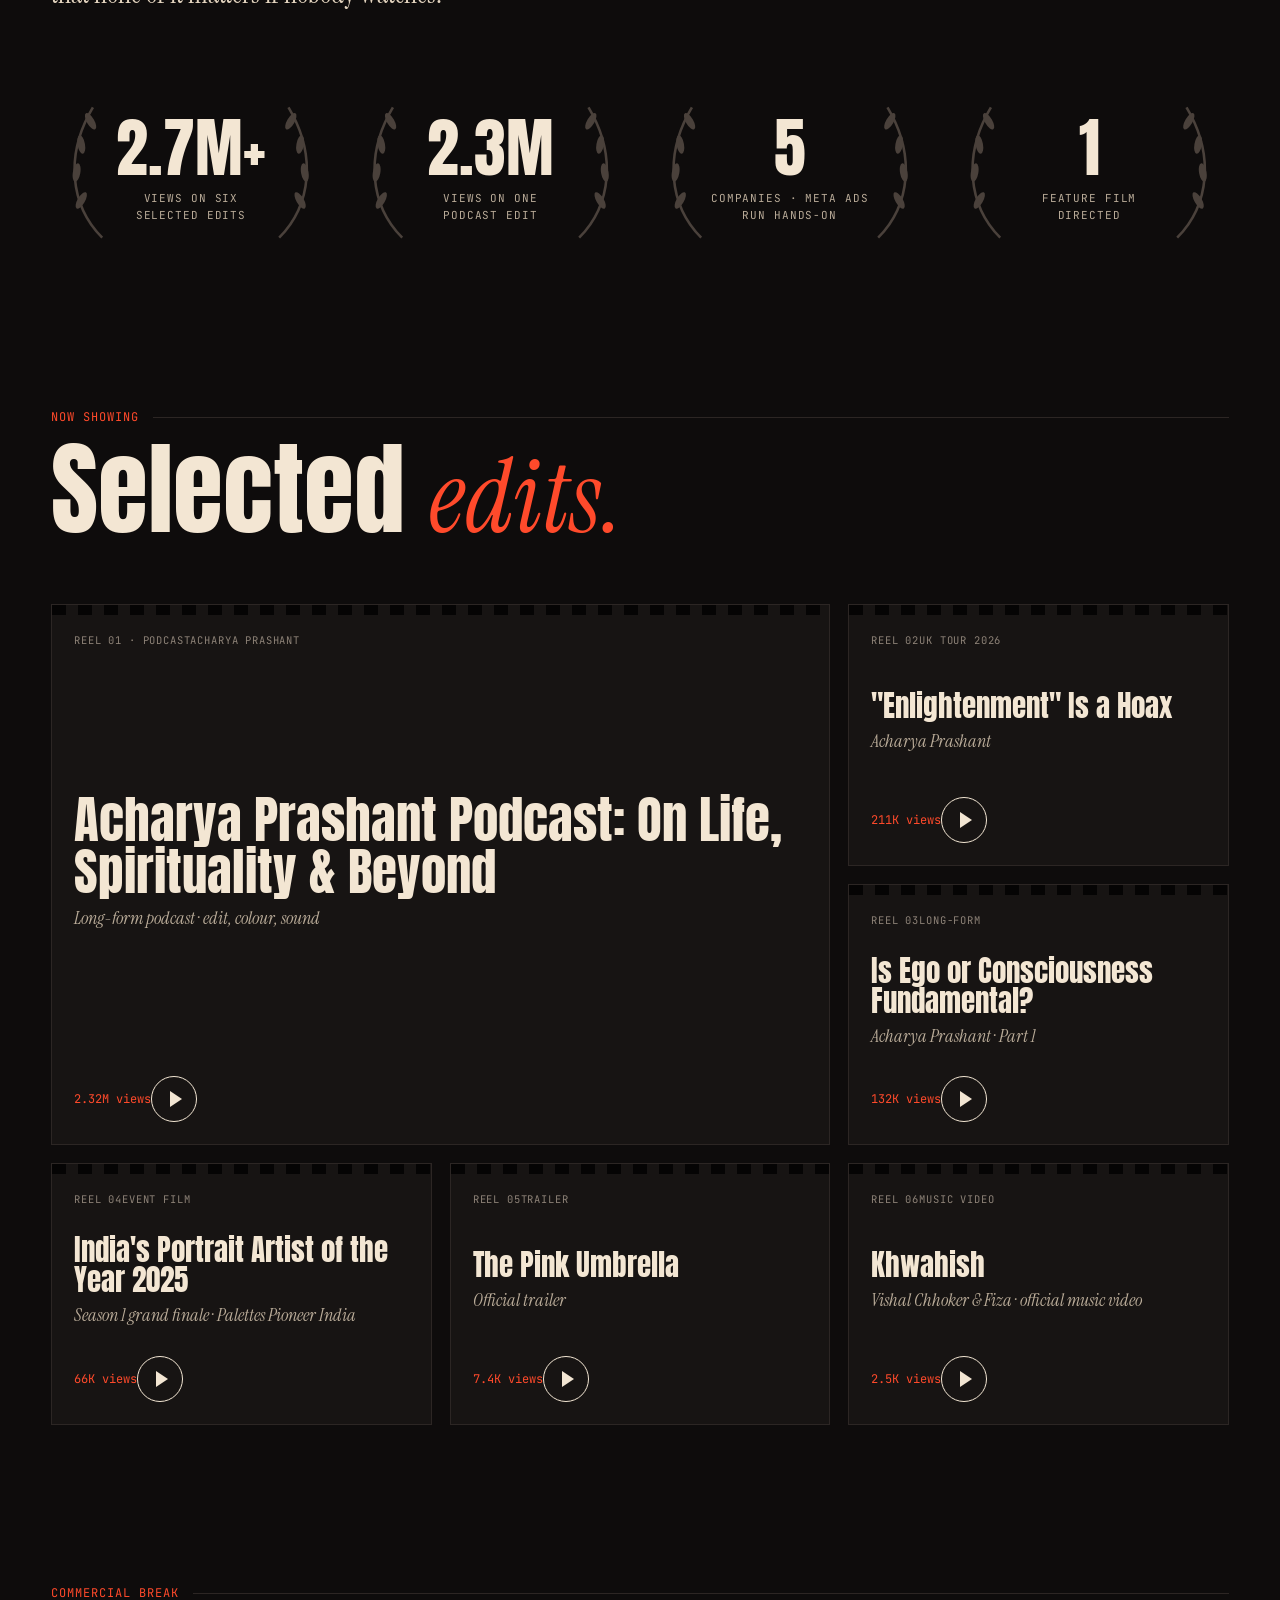
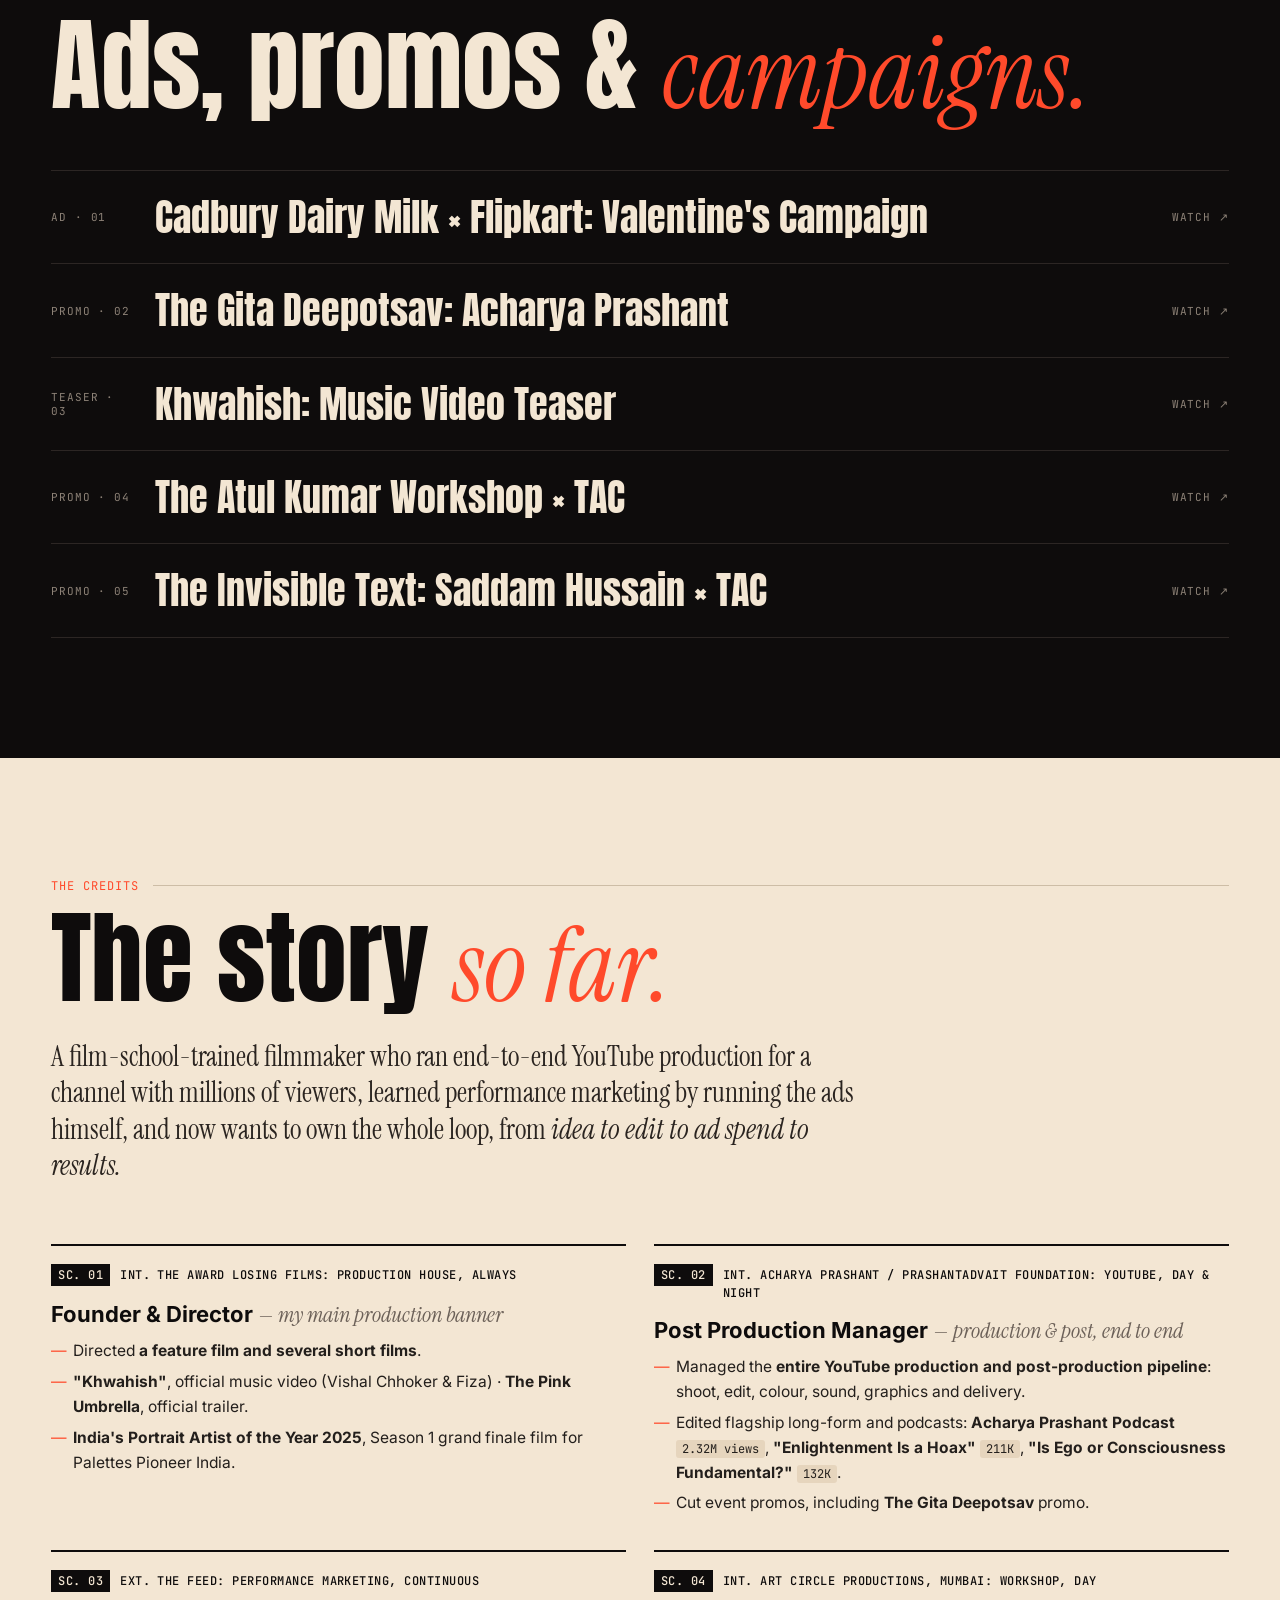
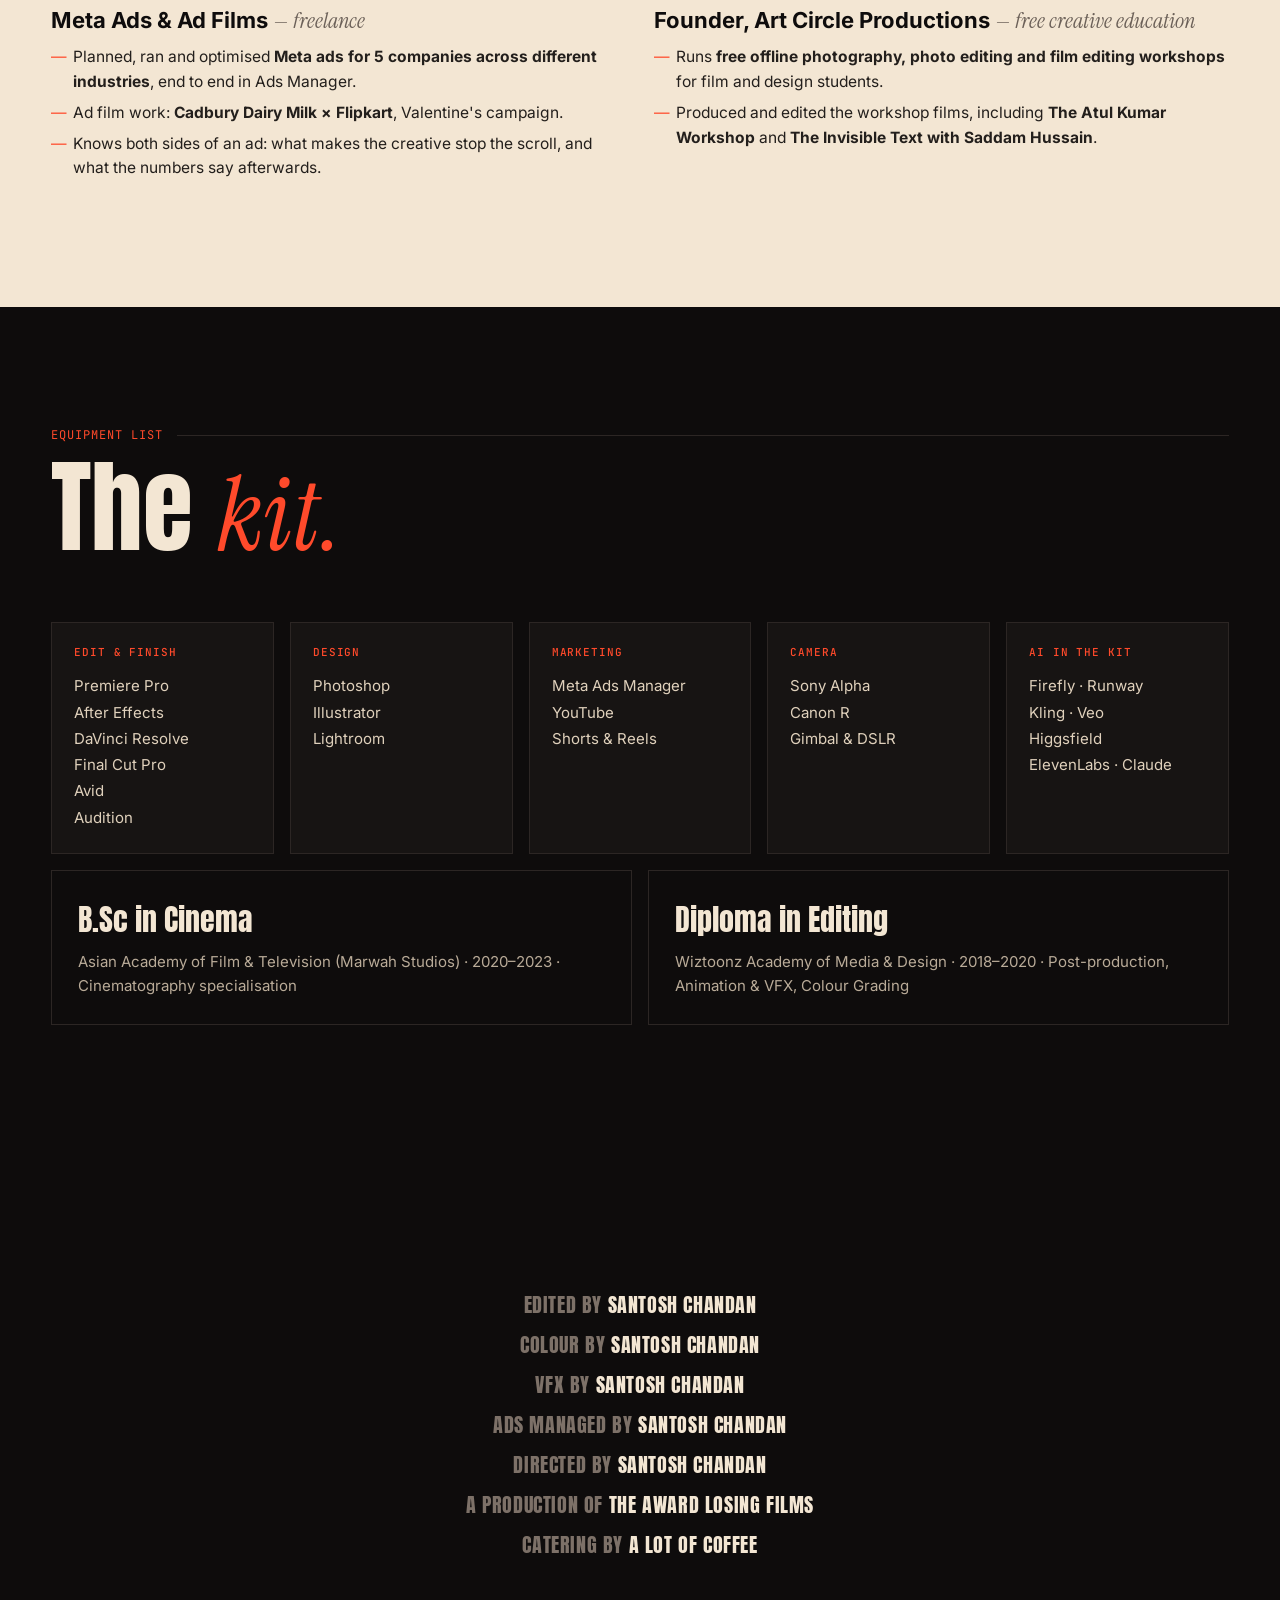
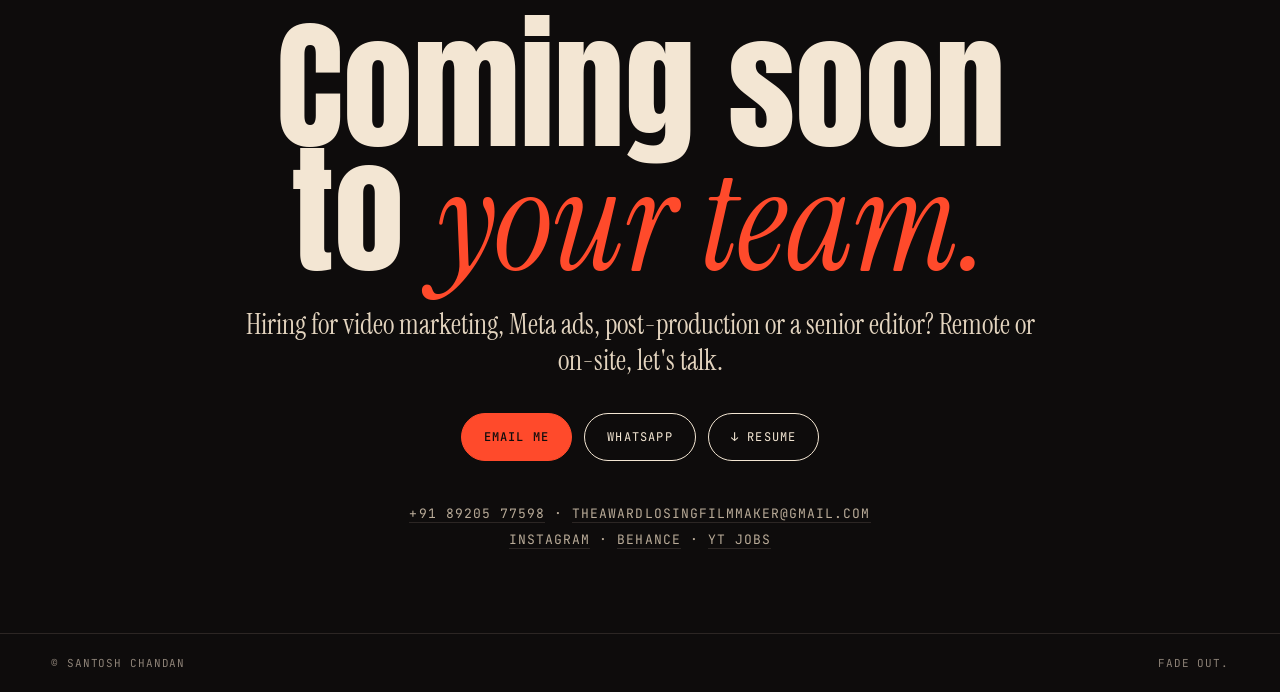
==== commit 4d2b3d0e: "Lead with The Award Losing Films as main production banner Co-Authored-By: Claude Opus 5.5 <noreply@" ====
--- a/portfolio/index.html
+++ b/portfolio/index.html
@@ -201,7 +201,7 @@
   <div class="bars t"></div><div class="bars b"></div>
   <div class="wrap grid">
     <div>
-      <div class="presents mono">A Santosh Chandan Production</div>
+      <div class="presents mono">The Award Losing Films presents</div>
       <h1 class="name"><span><i>SANTOSH</i></span><span class="last"><i>CHANDAN</i></span></h1>
       <p class="tag">The award-losing filmmaker who edits like a <em>director</em>, and runs the ads like it's his <em>own money</em>.</p>
       <div class="ctas">
@@ -298,7 +298,16 @@
     <p class="lede reveal">A film-school-trained filmmaker who ran end-to-end YouTube production for a channel with millions of viewers, learned performance marketing by running the ads himself, and now wants to own the whole loop, from <i>idea to edit to ad spend to results.</i></p>
     <div class="scenes">
       <div class="scene reveal">
-        <div class="slug"><b>SC. 01</b>INT. Acharya Prashant / PrashantAdvait Foundation: YouTube, day &amp; night</div>
+        <div class="slug"><b>SC. 01</b>INT. The Award Losing Films: production house, always</div>
+        <h3>Founder &amp; Director <i>— my main production banner</i></h3>
+        <ul>
+          <li>Directed <b>a feature film and several short films</b>.</li>
+          <li><b>"Khwahish"</b>, official music video (Vishal Chhoker &amp; Fiza) · <b>The Pink Umbrella</b>, official trailer.</li>
+          <li><b>India's Portrait Artist of the Year 2025</b>, Season 1 grand finale film for Palettes Pioneer India.</li>
+        </ul>
+      </div>
+      <div class="scene reveal">
+        <div class="slug"><b>SC. 02</b>INT. Acharya Prashant / PrashantAdvait Foundation: YouTube, day &amp; night</div>
         <h3>Post Production Manager <i>— production &amp; post, end to end</i></h3>
         <ul>
           <li>Managed the <b>entire YouTube production and post-production pipeline</b>: shoot, edit, colour, sound, graphics and delivery.</li>
@@ -307,7 +316,7 @@
         </ul>
       </div>
       <div class="scene reveal">
-        <div class="slug"><b>SC. 02</b>EXT. The Feed: performance marketing, continuous</div>
+        <div class="slug"><b>SC. 03</b>EXT. The Feed: performance marketing, continuous</div>
         <h3>Meta Ads &amp; Ad Films <i>— freelance</i></h3>
         <ul>
           <li>Planned, ran and optimised <b>Meta ads for 5 companies across different industries</b>, end to end in Ads Manager.</li>
@@ -316,20 +325,11 @@
         </ul>
       </div>
       <div class="scene reveal">
-        <div class="slug"><b>SC. 03</b>INT. Art Circle Productions, Mumbai: workshop, day</div>
-        <h3>Founder <i>— free creative education</i></h3>
+        <div class="slug"><b>SC. 04</b>INT. Art Circle Productions, Mumbai: workshop, day</div>
+        <h3>Founder, Art Circle Productions <i>— free creative education</i></h3>
         <ul>
           <li>Runs <b>free offline photography, photo editing and film editing workshops</b> for film and design students.</li>
           <li>Produced and edited the workshop films, including <b>The Atul Kumar Workshop</b> and <b>The Invisible Text with Saddam Hussain</b>.</li>
-        </ul>
-      </div>
-      <div class="scene reveal">
-        <div class="slug"><b>SC. 04</b>EXT. Films, music &amp; events: various</div>
-        <h3>Director · Editor · Colorist</h3>
-        <ul>
-          <li>Directed <b>a feature film and several short films</b>.</li>
-          <li><b>"Khwahish"</b>, official music video (Vishal Chhoker &amp; Fiza) · <b>The Pink Umbrella</b>, official trailer.</li>
-          <li><b>India's Portrait Artist of the Year 2025</b>, Season 1 grand finale film for Palettes Pioneer India.</li>
         </ul>
       </div>
     </div>
@@ -362,6 +362,7 @@
       VFX by <span>Santosh Chandan</span><br>
       Ads managed by <span>Santosh Chandan</span><br>
       Directed by <span>Santosh Chandan</span><br>
+      A production of <span>The Award Losing Films</span><br>
       Catering by <span>a lot of coffee</span>
     </div>
     <h2 class="reveal">Coming soon<br>to <em>your team.</em></h2>
